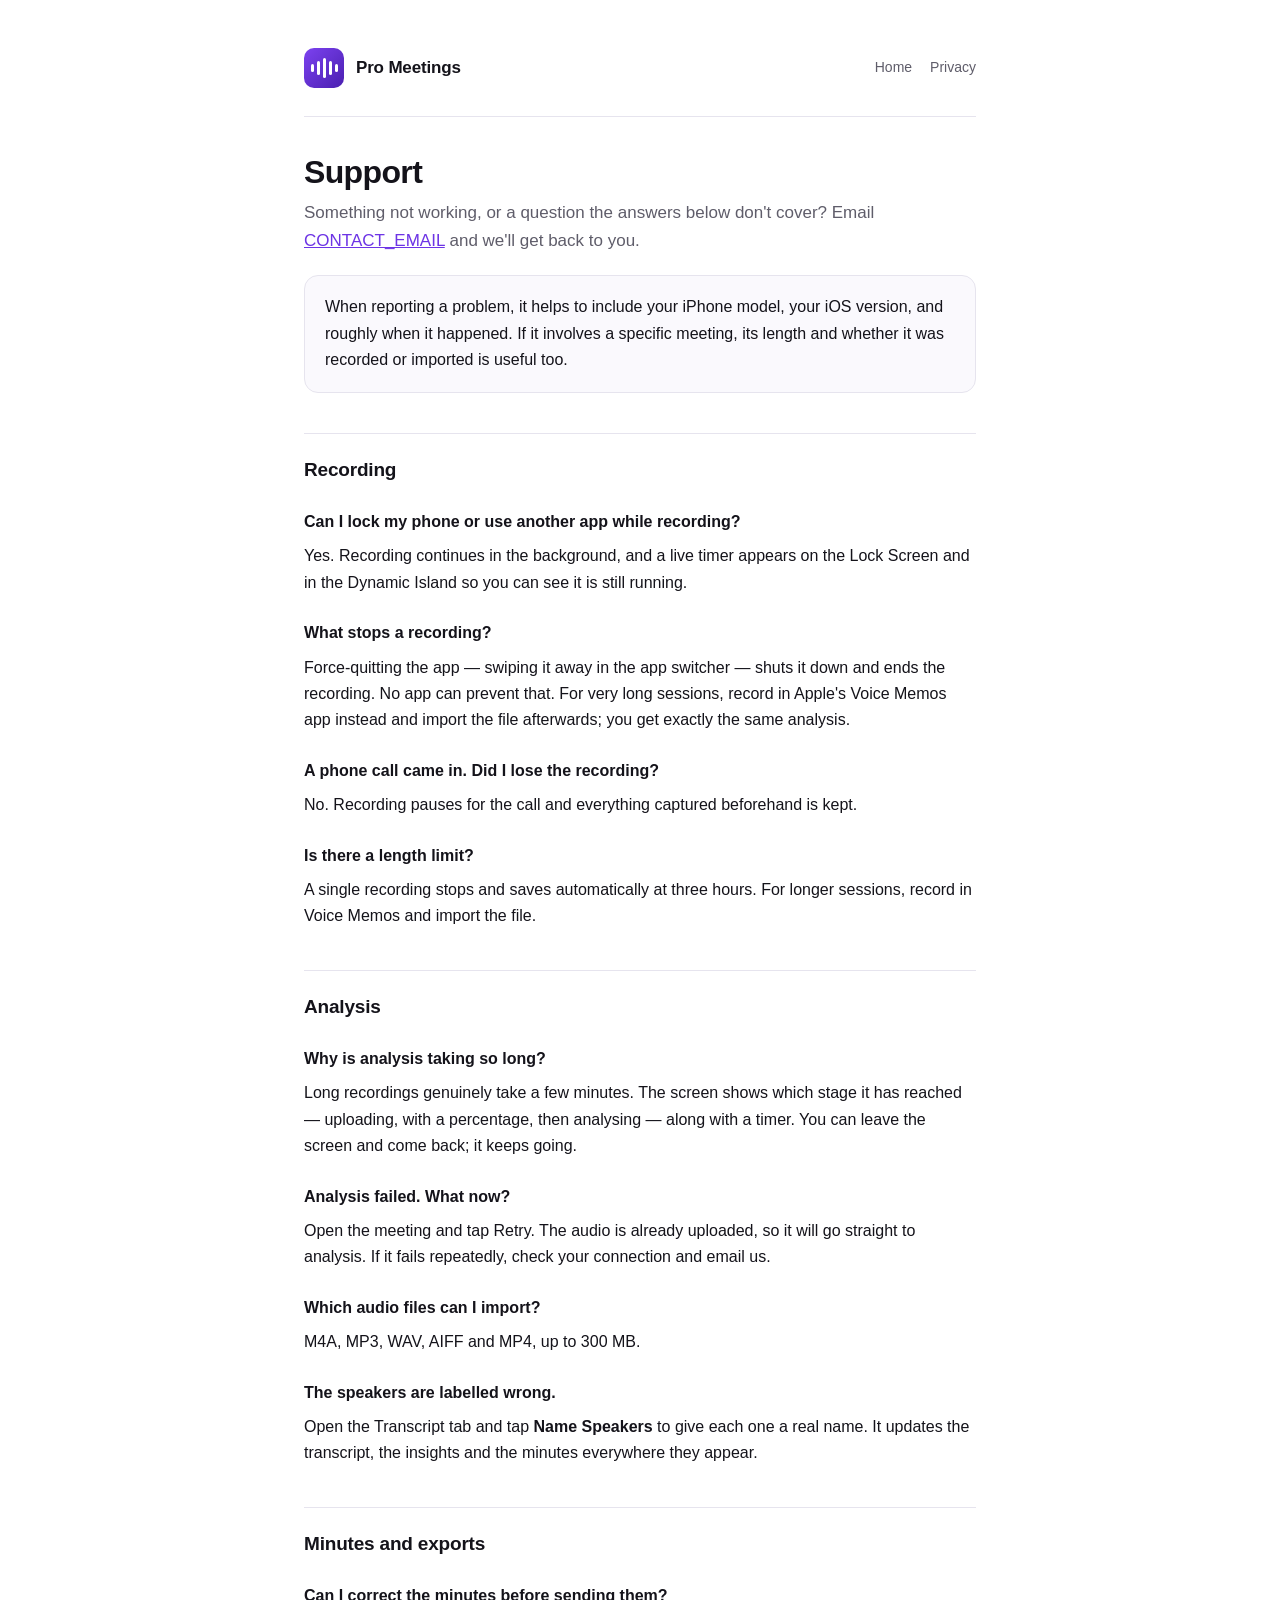
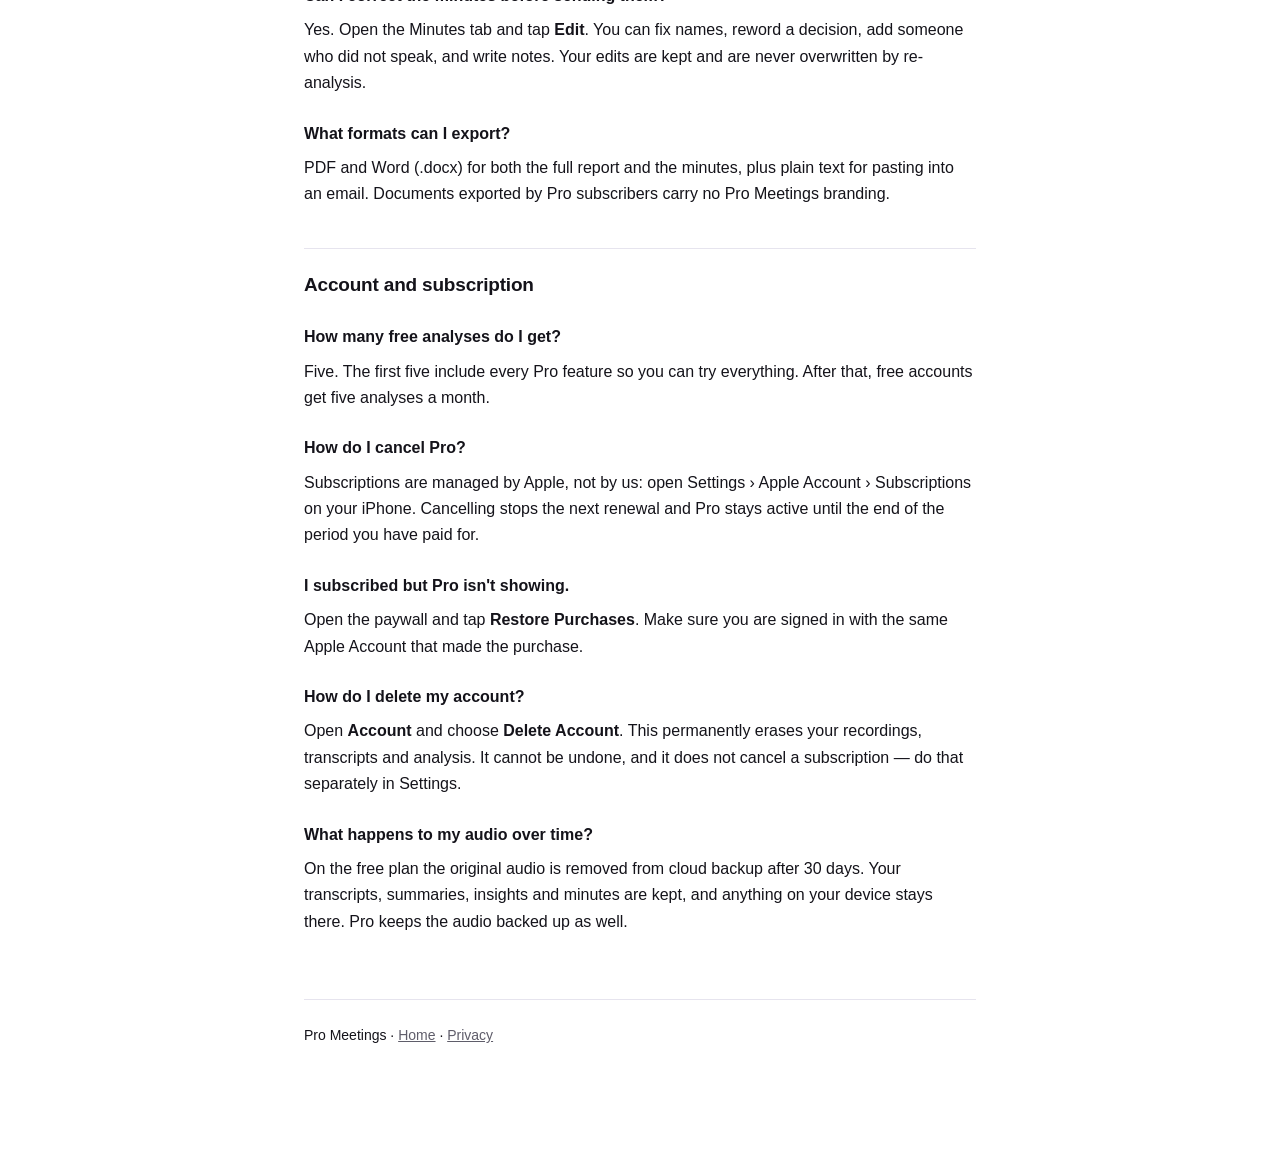
==== support.html @ 3c73d791 "Privacy policy, support and landing pages Written from what the app actually does: audio uploaded fo" ====
<!doctype html>
<html lang="en">
<head>
<meta charset="utf-8">
<meta name="viewport" content="width=device-width, initial-scale=1">
<title>Support — Pro Meetings</title>
<meta name="description" content="Help and contact for Pro Meetings.">
<link rel="stylesheet" href="assets/style.css">
</head>
<body>
<div class="wrap">

  <header class="site">
    <div class="mark"><div class="bars">
      <span class="b1"></span><span class="b2"></span><span class="b3"></span><span class="b4"></span><span class="b5"></span>
    </div></div>
    <div class="name">Pro Meetings</div>
    <nav>
      <a href="index.html">Home</a>
      <a href="privacy.html">Privacy</a>
    </nav>
  </header>

  <h1>Support</h1>
  <p class="lead">Something not working, or a question the answers below don't cover?
  Email <a href="mailto:CONTACT_EMAIL">CONTACT_EMAIL</a> and we'll get back to you.</p>

  <div class="card">
    <p>When reporting a problem, it helps to include your iPhone model, your iOS
    version, and roughly when it happened. If it involves a specific meeting, its
    length and whether it was recorded or imported is useful too.</p>
  </div>

  <h2>Recording</h2>

  <h3>Can I lock my phone or use another app while recording?</h3>
  <p>Yes. Recording continues in the background, and a live timer appears on the
  Lock Screen and in the Dynamic Island so you can see it is still running.</p>

  <h3>What stops a recording?</h3>
  <p>Force-quitting the app — swiping it away in the app switcher — shuts it down
  and ends the recording. No app can prevent that. For very long sessions, record
  in Apple's Voice Memos app instead and import the file afterwards; you get
  exactly the same analysis.</p>

  <h3>A phone call came in. Did I lose the recording?</h3>
  <p>No. Recording pauses for the call and everything captured beforehand is kept.</p>

  <h3>Is there a length limit?</h3>
  <p>A single recording stops and saves automatically at three hours. For longer
  sessions, record in Voice Memos and import the file.</p>

  <h2>Analysis</h2>

  <h3>Why is analysis taking so long?</h3>
  <p>Long recordings genuinely take a few minutes. The screen shows which stage
  it has reached — uploading, with a percentage, then analysing — along with a
  timer. You can leave the screen and come back; it keeps going.</p>

  <h3>Analysis failed. What now?</h3>
  <p>Open the meeting and tap Retry. The audio is already uploaded, so it will go
  straight to analysis. If it fails repeatedly, check your connection and email us.</p>

  <h3>Which audio files can I import?</h3>
  <p>M4A, MP3, WAV, AIFF and MP4, up to 300 MB.</p>

  <h3>The speakers are labelled wrong.</h3>
  <p>Open the Transcript tab and tap <strong>Name Speakers</strong> to give each
  one a real name. It updates the transcript, the insights and the minutes
  everywhere they appear.</p>

  <h2>Minutes and exports</h2>

  <h3>Can I correct the minutes before sending them?</h3>
  <p>Yes. Open the Minutes tab and tap <strong>Edit</strong>. You can fix names,
  reword a decision, add someone who did not speak, and write notes. Your edits
  are kept and are never overwritten by re-analysis.</p>

  <h3>What formats can I export?</h3>
  <p>PDF and Word (.docx) for both the full report and the minutes, plus plain
  text for pasting into an email. Documents exported by Pro subscribers carry no
  Pro Meetings branding.</p>

  <h2>Account and subscription</h2>

  <h3>How many free analyses do I get?</h3>
  <p>Five. The first five include every Pro feature so you can try everything.
  After that, free accounts get five analyses a month.</p>

  <h3>How do I cancel Pro?</h3>
  <p>Subscriptions are managed by Apple, not by us: open Settings &rsaquo;
  Apple Account &rsaquo; Subscriptions on your iPhone. Cancelling stops the next
  renewal and Pro stays active until the end of the period you have paid for.</p>

  <h3>I subscribed but Pro isn't showing.</h3>
  <p>Open the paywall and tap <strong>Restore Purchases</strong>. Make sure you
  are signed in with the same Apple Account that made the purchase.</p>

  <h3>How do I delete my account?</h3>
  <p>Open <strong>Account</strong> and choose <strong>Delete Account</strong>.
  This permanently erases your recordings, transcripts and analysis. It cannot be
  undone, and it does not cancel a subscription — do that separately in Settings.</p>

  <h3>What happens to my audio over time?</h3>
  <p>On the free plan the original audio is removed from cloud backup after 30
  days. Your transcripts, summaries, insights and minutes are kept, and anything
  on your device stays there. Pro keeps the audio backed up as well.</p>

  <footer>
    <p>Pro Meetings &middot; <a href="index.html">Home</a> &middot;
    <a href="privacy.html">Privacy</a></p>
  </footer>

</div>
</body>
</html>
---- assets/style.css ----
:root {
  --accent: #6d34e5;
  --accent-soft: rgba(109, 52, 229, 0.08);
  --ink: #14131a;
  --muted: #5f5d6a;
  --rule: #e6e4ee;
  --bg: #ffffff;
  --card: #faf9fd;
}

@media (prefers-color-scheme: dark) {
  :root {
    --ink: #f4f3f7;
    --muted: #a7a4b4;
    --rule: #2a2833;
    --bg: #121016;
    --card: #1b1922;
    --accent: #a780ff;
    --accent-soft: rgba(167, 128, 255, 0.12);
  }
}

* { box-sizing: border-box; }

body {
  margin: 0;
  background: var(--bg);
  color: var(--ink);
  font: 16px/1.65 -apple-system, BlinkMacSystemFont, "Segoe UI", Helvetica, Arial, sans-serif;
  -webkit-font-smoothing: antialiased;
}

.wrap {
  max-width: 720px;
  margin: 0 auto;
  padding: 48px 24px 96px;
}

header.site {
  display: flex;
  align-items: center;
  gap: 12px;
  padding-bottom: 28px;
  margin-bottom: 36px;
  border-bottom: 1px solid var(--rule);
}

.mark {
  width: 40px;
  height: 40px;
  border-radius: 10px;
  background: linear-gradient(135deg, #7c42f0, #4a1fb0);
  display: grid;
  place-items: center;
  flex: none;
}

.mark span {
  display: block;
  width: 3px;
  height: 16px;
  margin: 0 1.5px;
  background: #fff;
  border-radius: 2px;
  float: left;
}

.mark .bars { display: flex; align-items: center; height: 20px; }
.mark .b1 { height: 8px; }
.mark .b2 { height: 14px; }
.mark .b3 { height: 20px; }
.mark .b4 { height: 14px; }
.mark .b5 { height: 8px; }

header.site .name { font-weight: 700; font-size: 17px; letter-spacing: -0.01em; }
header.site nav { margin-left: auto; display: flex; gap: 18px; font-size: 14px; }
header.site nav a { color: var(--muted); text-decoration: none; }
header.site nav a:hover { color: var(--accent); }

h1 {
  font-size: 32px;
  line-height: 1.2;
  letter-spacing: -0.02em;
  margin: 0 0 8px;
}

.updated { color: var(--muted); font-size: 14px; margin: 0 0 36px; }

h2 {
  font-size: 19px;
  letter-spacing: -0.01em;
  margin: 40px 0 12px;
  padding-top: 20px;
  border-top: 1px solid var(--rule);
}

h3 { font-size: 16px; margin: 24px 0 8px; }

p, li { color: var(--ink); }
p { margin: 0 0 14px; }
ul { padding-left: 20px; margin: 0 0 14px; }
li { margin-bottom: 7px; }

a { color: var(--accent); }

.lead {
  font-size: 17px;
  color: var(--muted);
  margin-bottom: 8px;
}

table {
  width: 100%;
  border-collapse: collapse;
  margin: 8px 0 20px;
  font-size: 15px;
  display: block;
  overflow-x: auto;
}

th, td {
  text-align: left;
  padding: 10px 12px;
  border-bottom: 1px solid var(--rule);
  vertical-align: top;
}

th { font-size: 13px; text-transform: uppercase; letter-spacing: 0.04em; color: var(--muted); font-weight: 600; }

.card {
  background: var(--card);
  border: 1px solid var(--rule);
  border-radius: 14px;
  padding: 18px 20px;
  margin: 20px 0;
}

.card p:last-child { margin-bottom: 0; }

.pill {
  display: inline-block;
  background: var(--accent-soft);
  color: var(--accent);
  border-radius: 999px;
  padding: 4px 11px;
  font-size: 13px;
  font-weight: 600;
}

footer {
  margin-top: 64px;
  padding-top: 24px;
  border-top: 1px solid var(--rule);
  color: var(--muted);
  font-size: 14px;
}

footer a { color: var(--muted); }

.home-actions { display: flex; flex-wrap: wrap; gap: 12px; margin-top: 28px; }

.home-actions a {
  text-decoration: none;
  border: 1px solid var(--rule);
  border-radius: 12px;
  padding: 16px 20px;
  flex: 1 1 200px;
  color: var(--ink);
  background: var(--card);
}

.home-actions a strong { display: block; margin-bottom: 3px; }
.home-actions a span { color: var(--muted); font-size: 14px; }
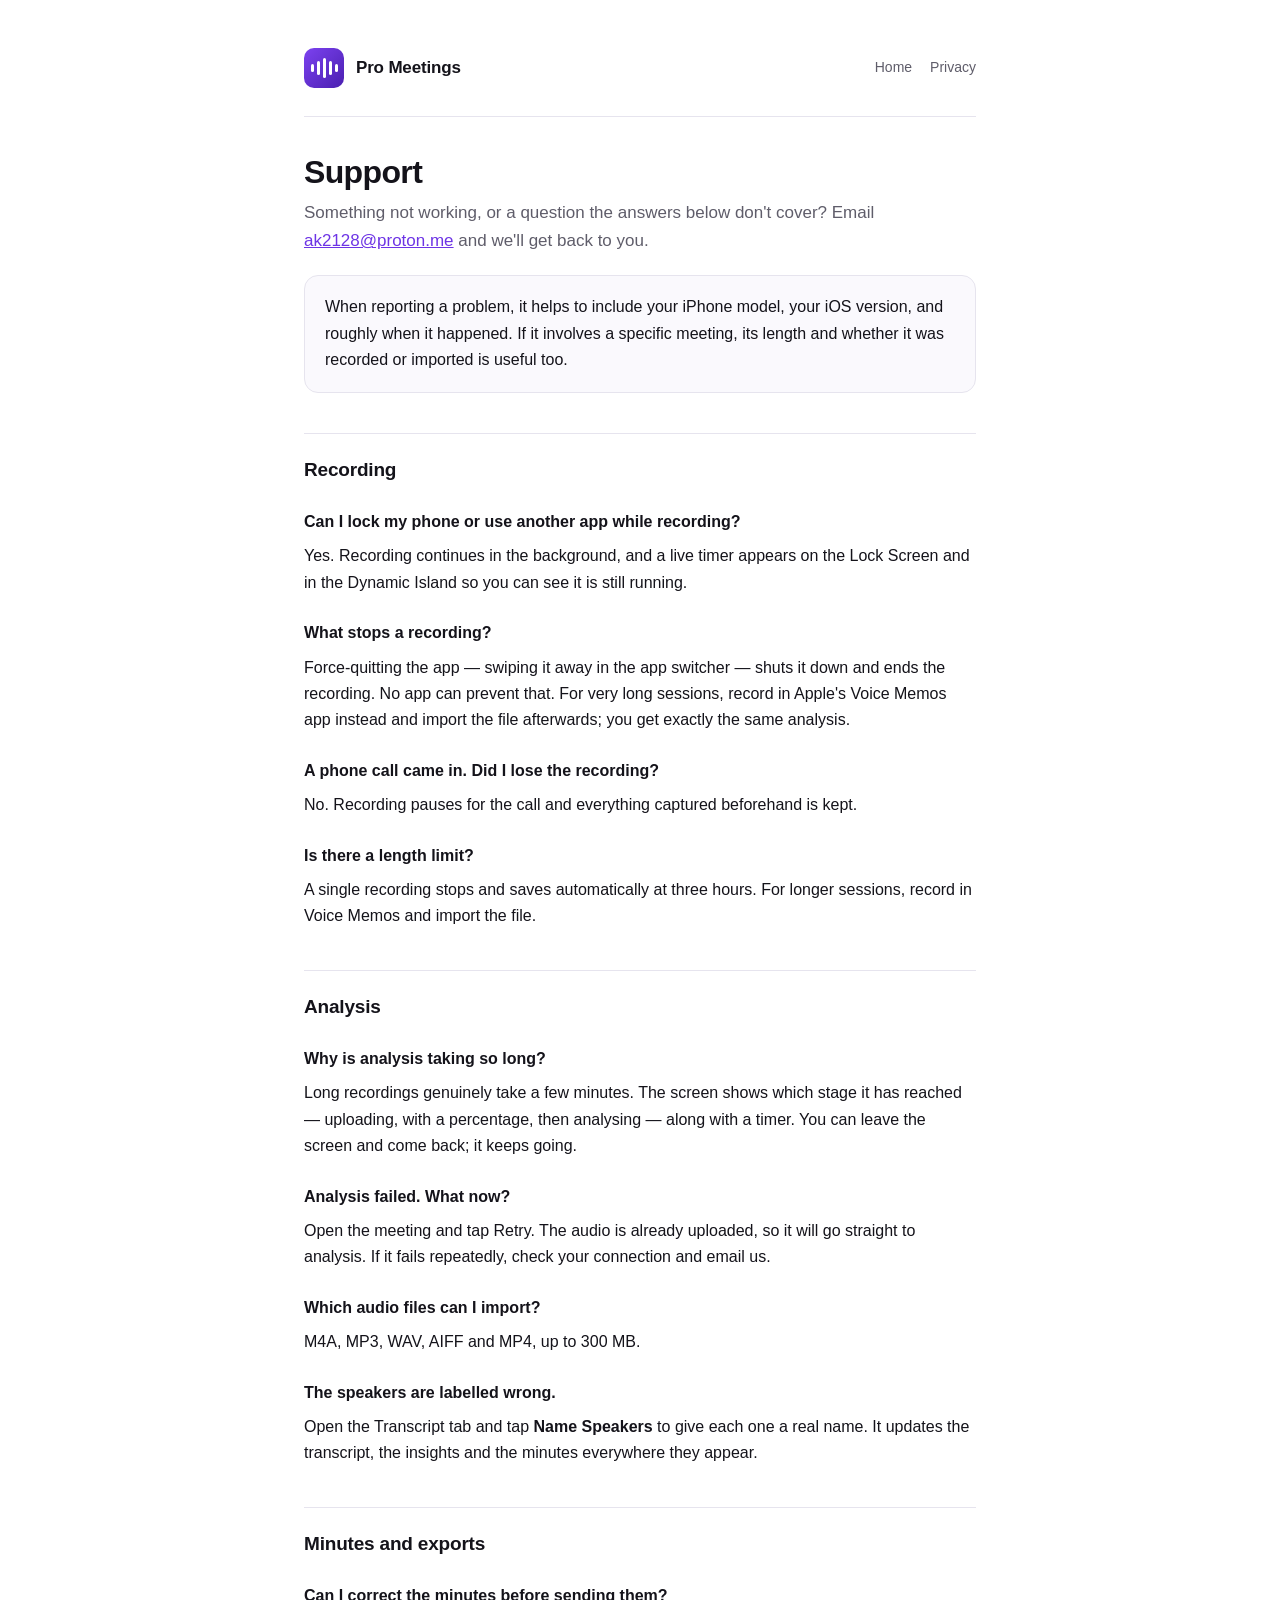
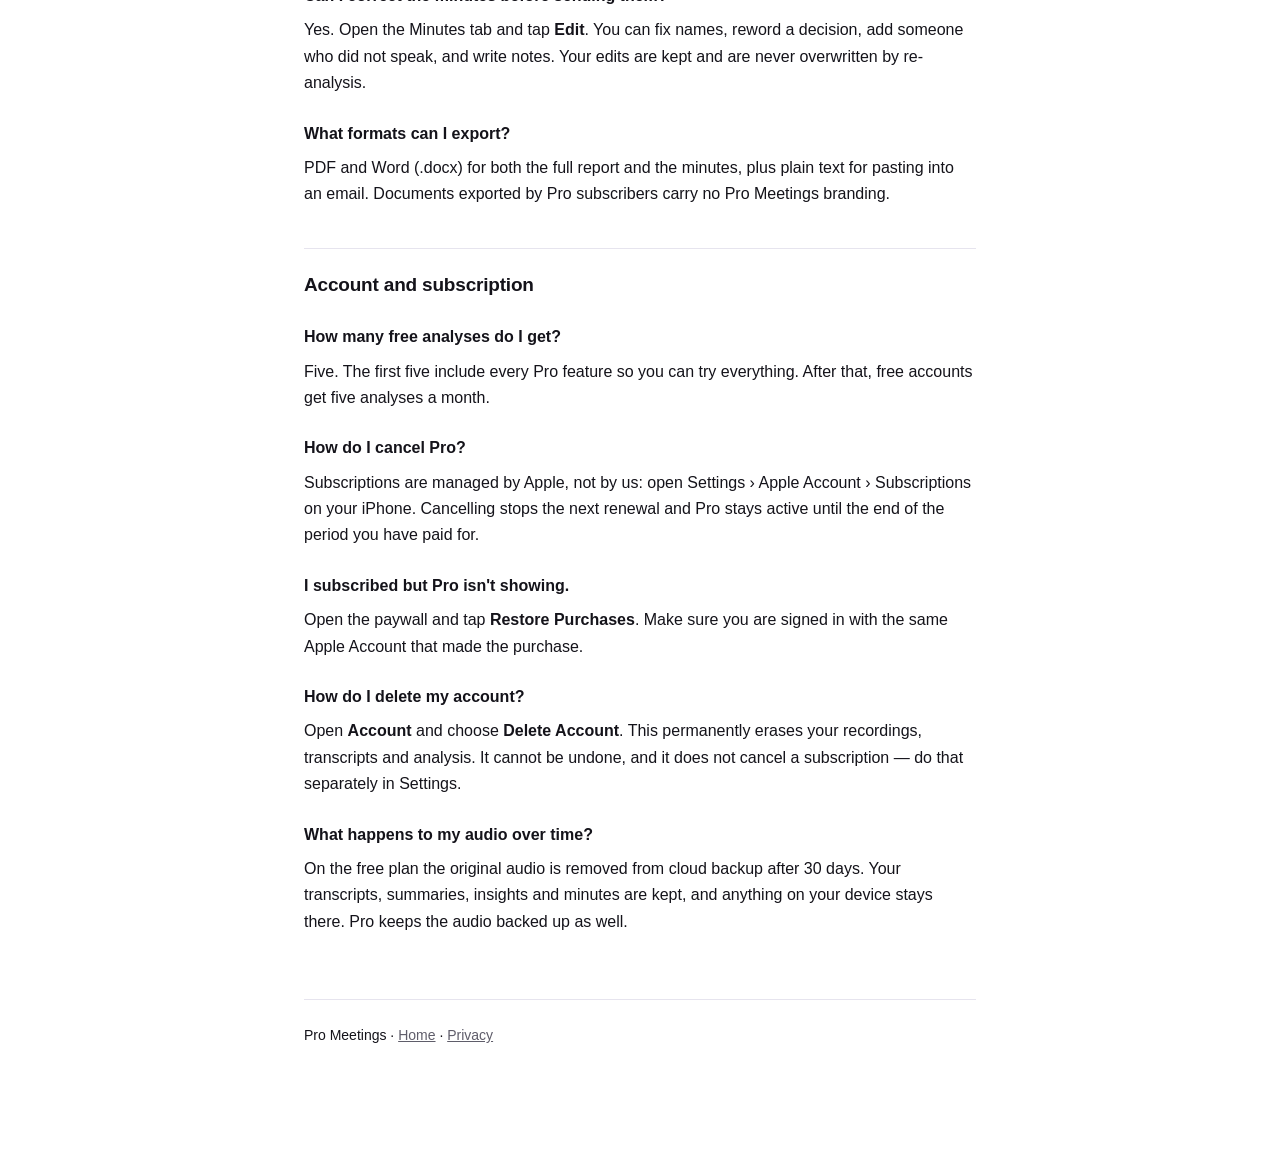
==== commit ef0e165a: "Set the contact address on the public pages Co-Authored-By: Claude Opus 5 <noreply@anthropic.com>" ====
--- a/support.html
+++ b/support.html
@@ -23,7 +23,7 @@
 
   <h1>Support</h1>
   <p class="lead">Something not working, or a question the answers below don't cover?
-  Email <a href="mailto:CONTACT_EMAIL">CONTACT_EMAIL</a> and we'll get back to you.</p>
+  Email <a href="mailto:ak2128@proton.me">ak2128@proton.me</a> and we'll get back to you.</p>
 
   <div class="card">
     <p>When reporting a problem, it helps to include your iPhone model, your iOS
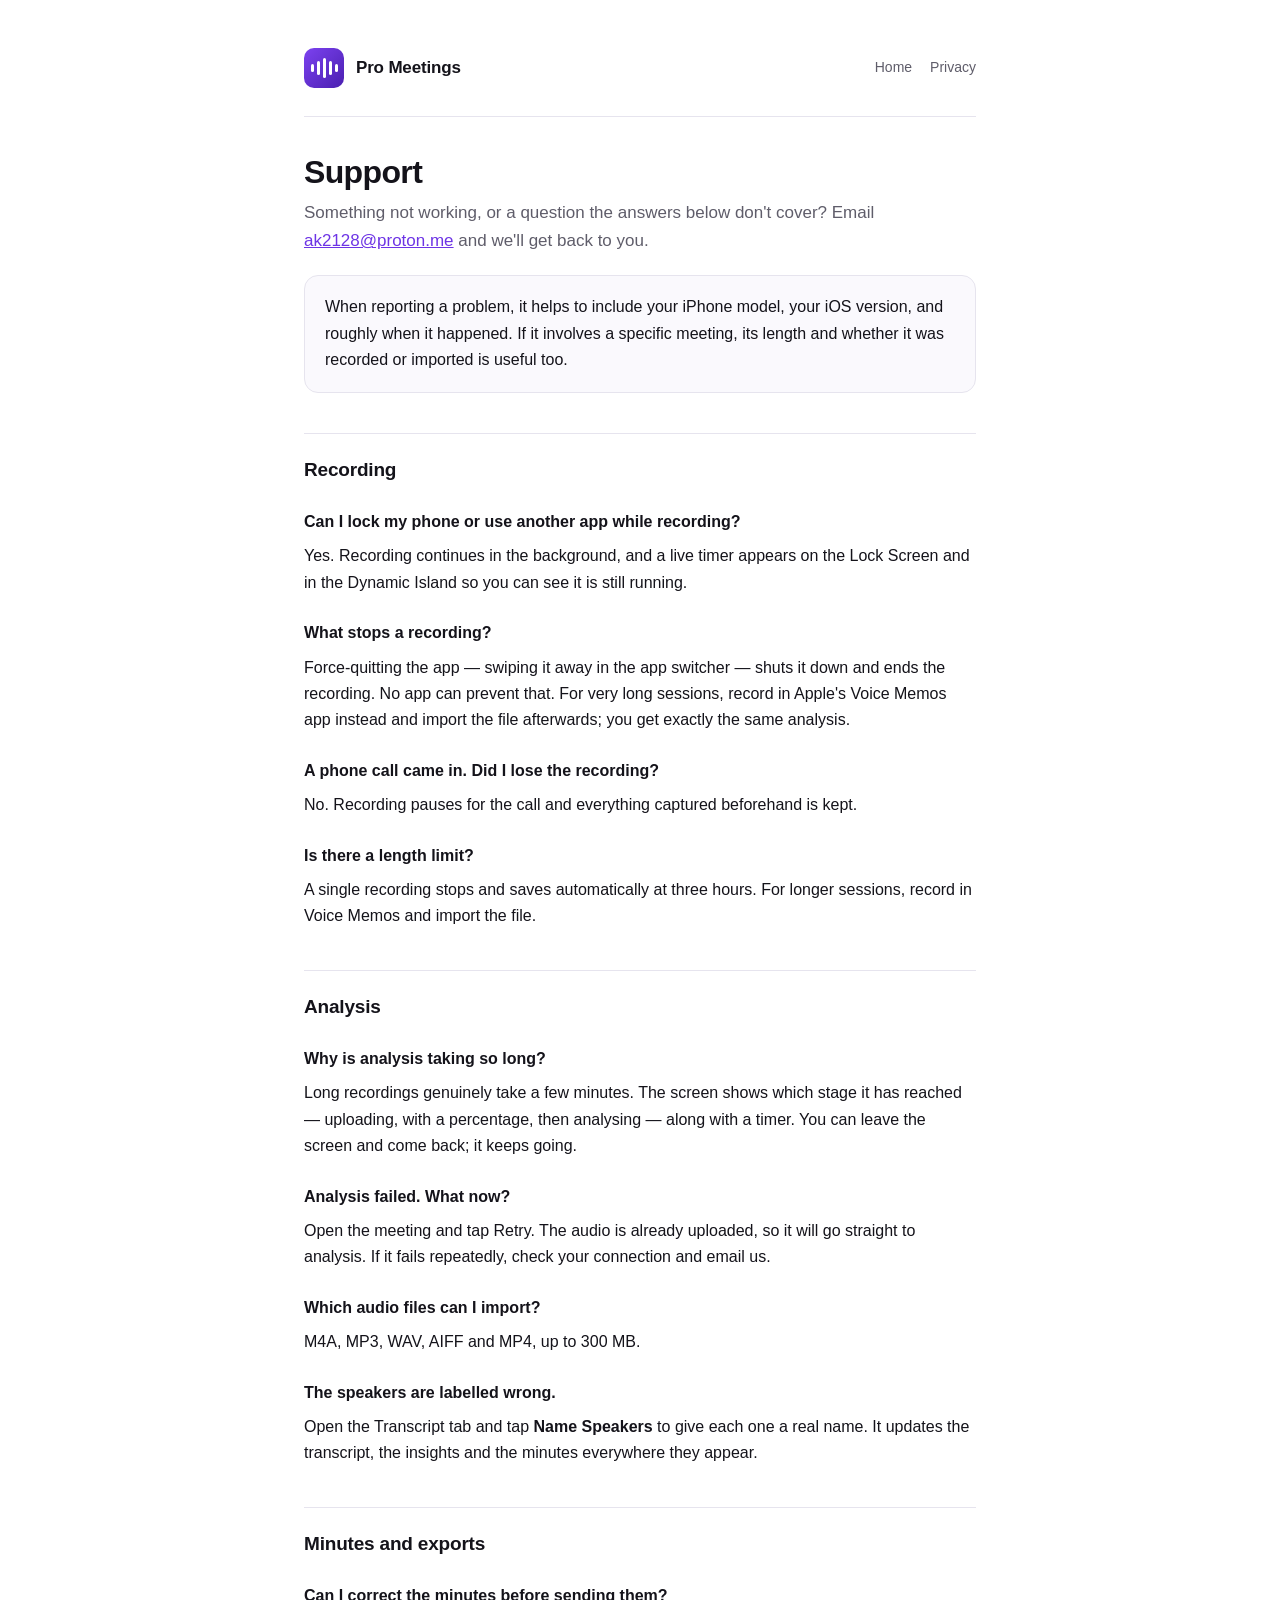
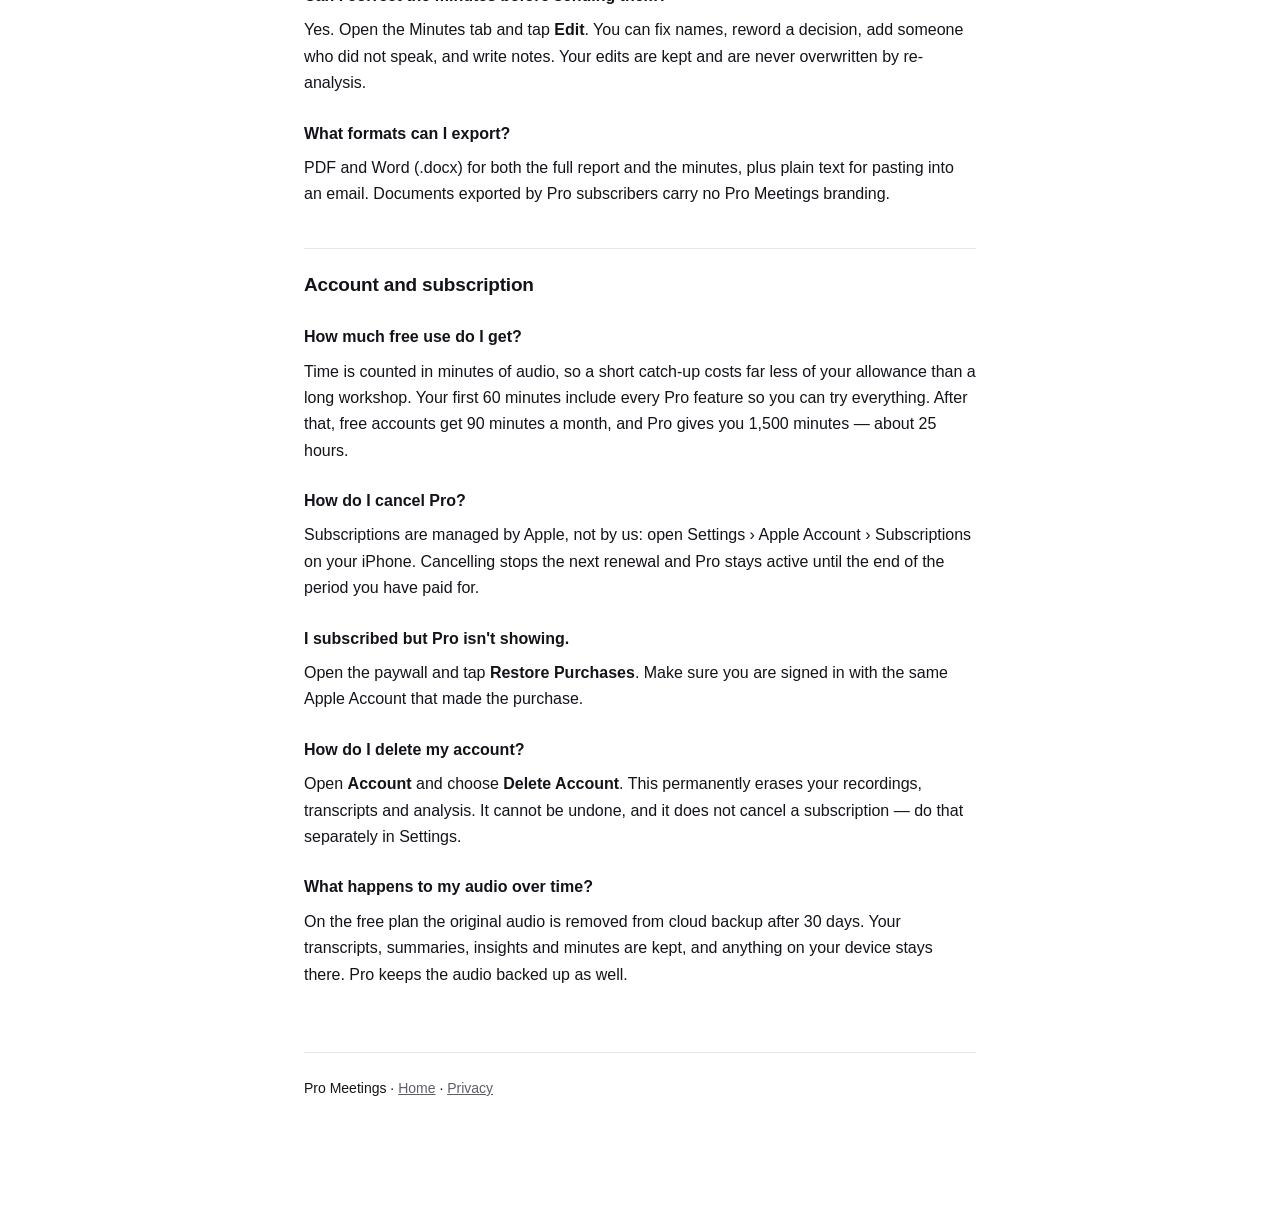
==== commit b239edb0: "Describe the allowance in minutes, not analyses Co-Authored-By: Claude Opus 5 <noreply@anthropic.com" ====
--- a/support.html
+++ b/support.html
@@ -83,9 +83,11 @@
 
   <h2>Account and subscription</h2>
 
-  <h3>How many free analyses do I get?</h3>
-  <p>Five. The first five include every Pro feature so you can try everything.
-  After that, free accounts get five analyses a month.</p>
+  <h3>How much free use do I get?</h3>
+  <p>Time is counted in minutes of audio, so a short catch-up costs far less of
+  your allowance than a long workshop. Your first 60 minutes include every Pro
+  feature so you can try everything. After that, free accounts get 90 minutes a
+  month, and Pro gives you 1,500 minutes — about 25 hours.</p>
 
   <h3>How do I cancel Pro?</h3>
   <p>Subscriptions are managed by Apple, not by us: open Settings &rsaquo;
